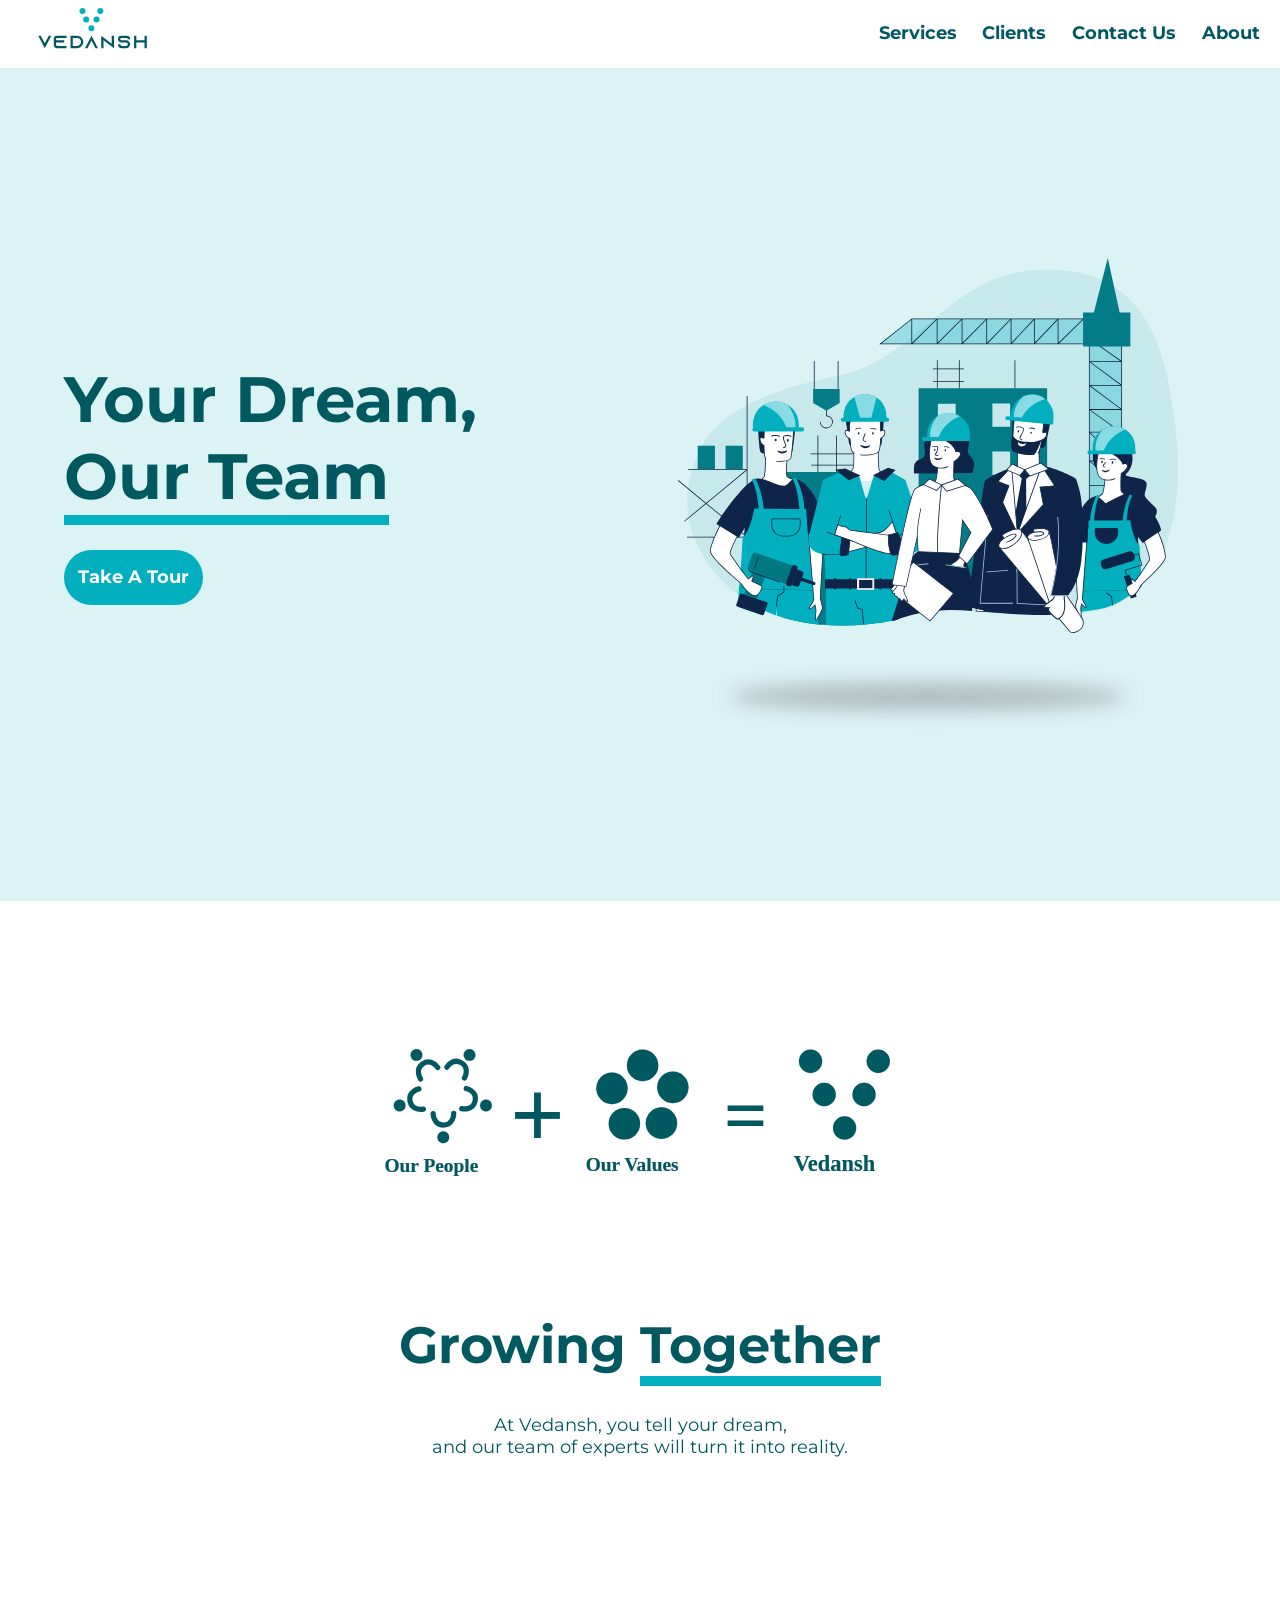
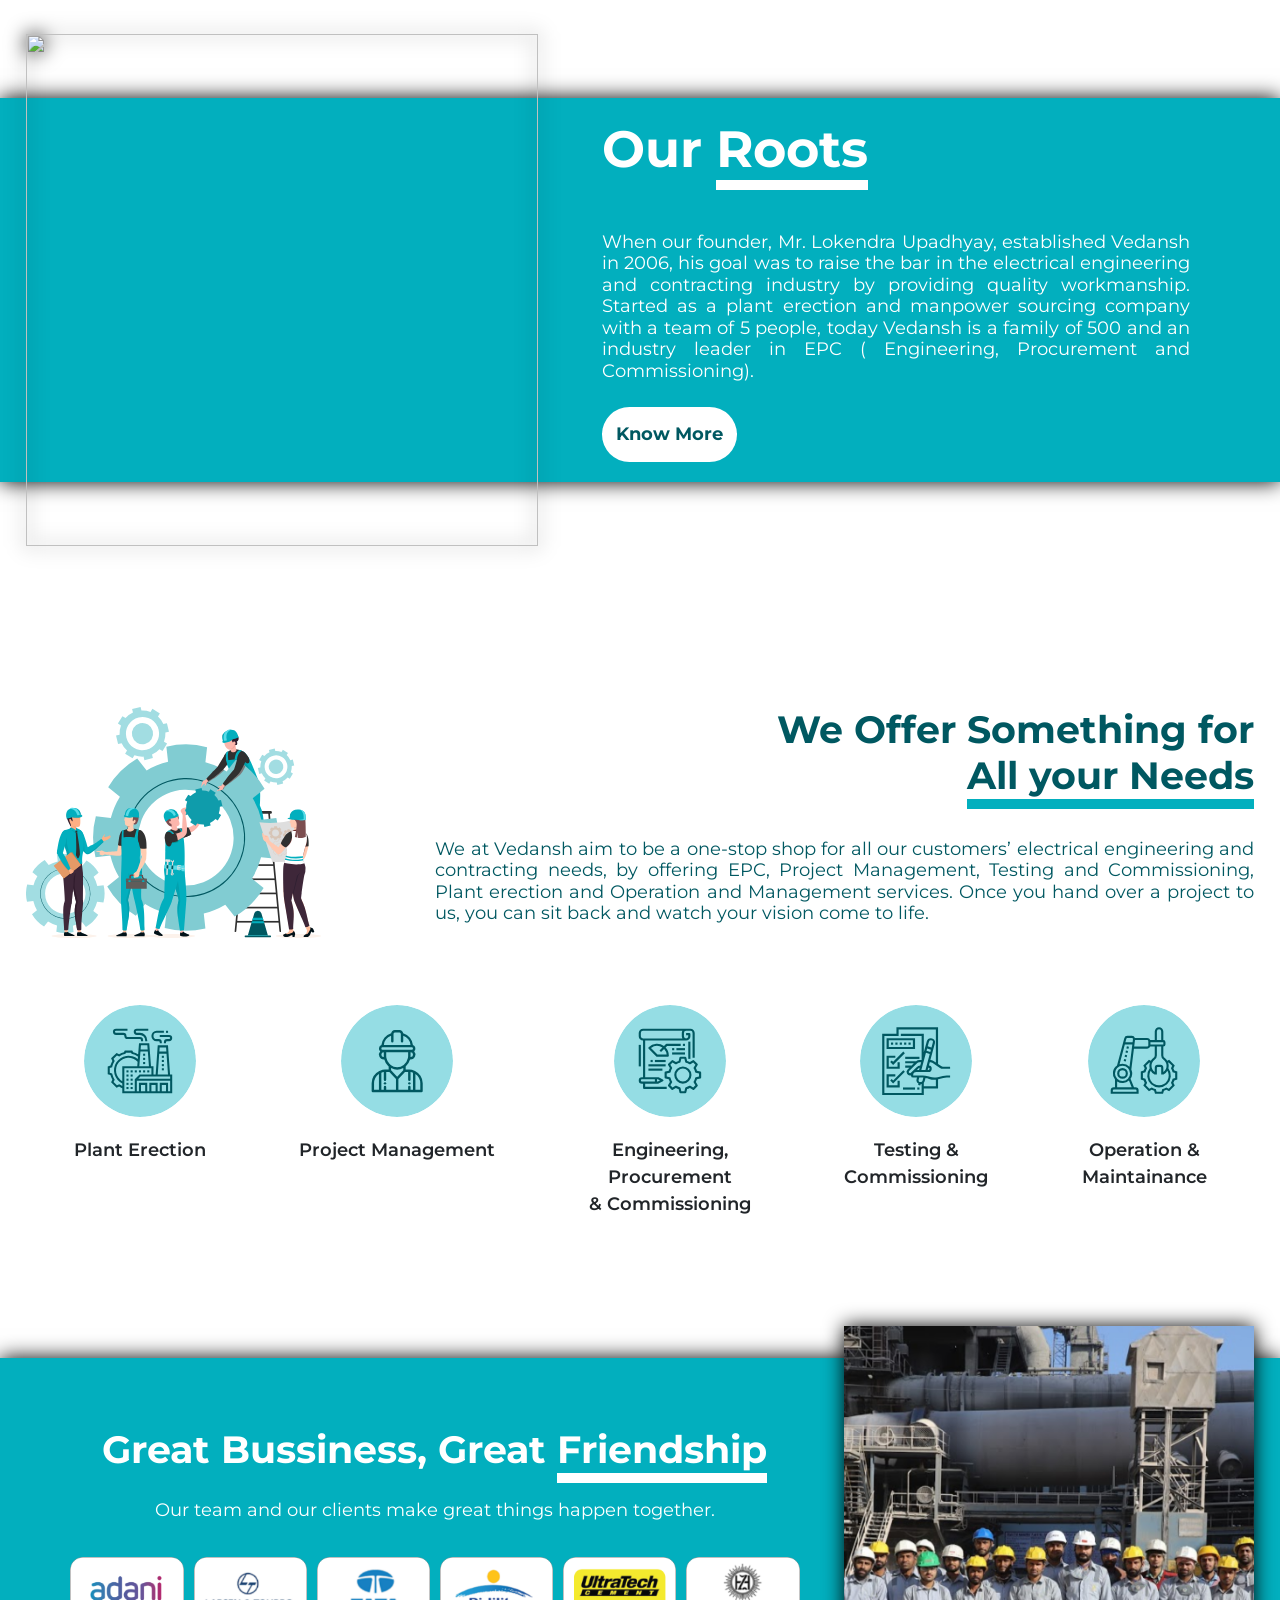
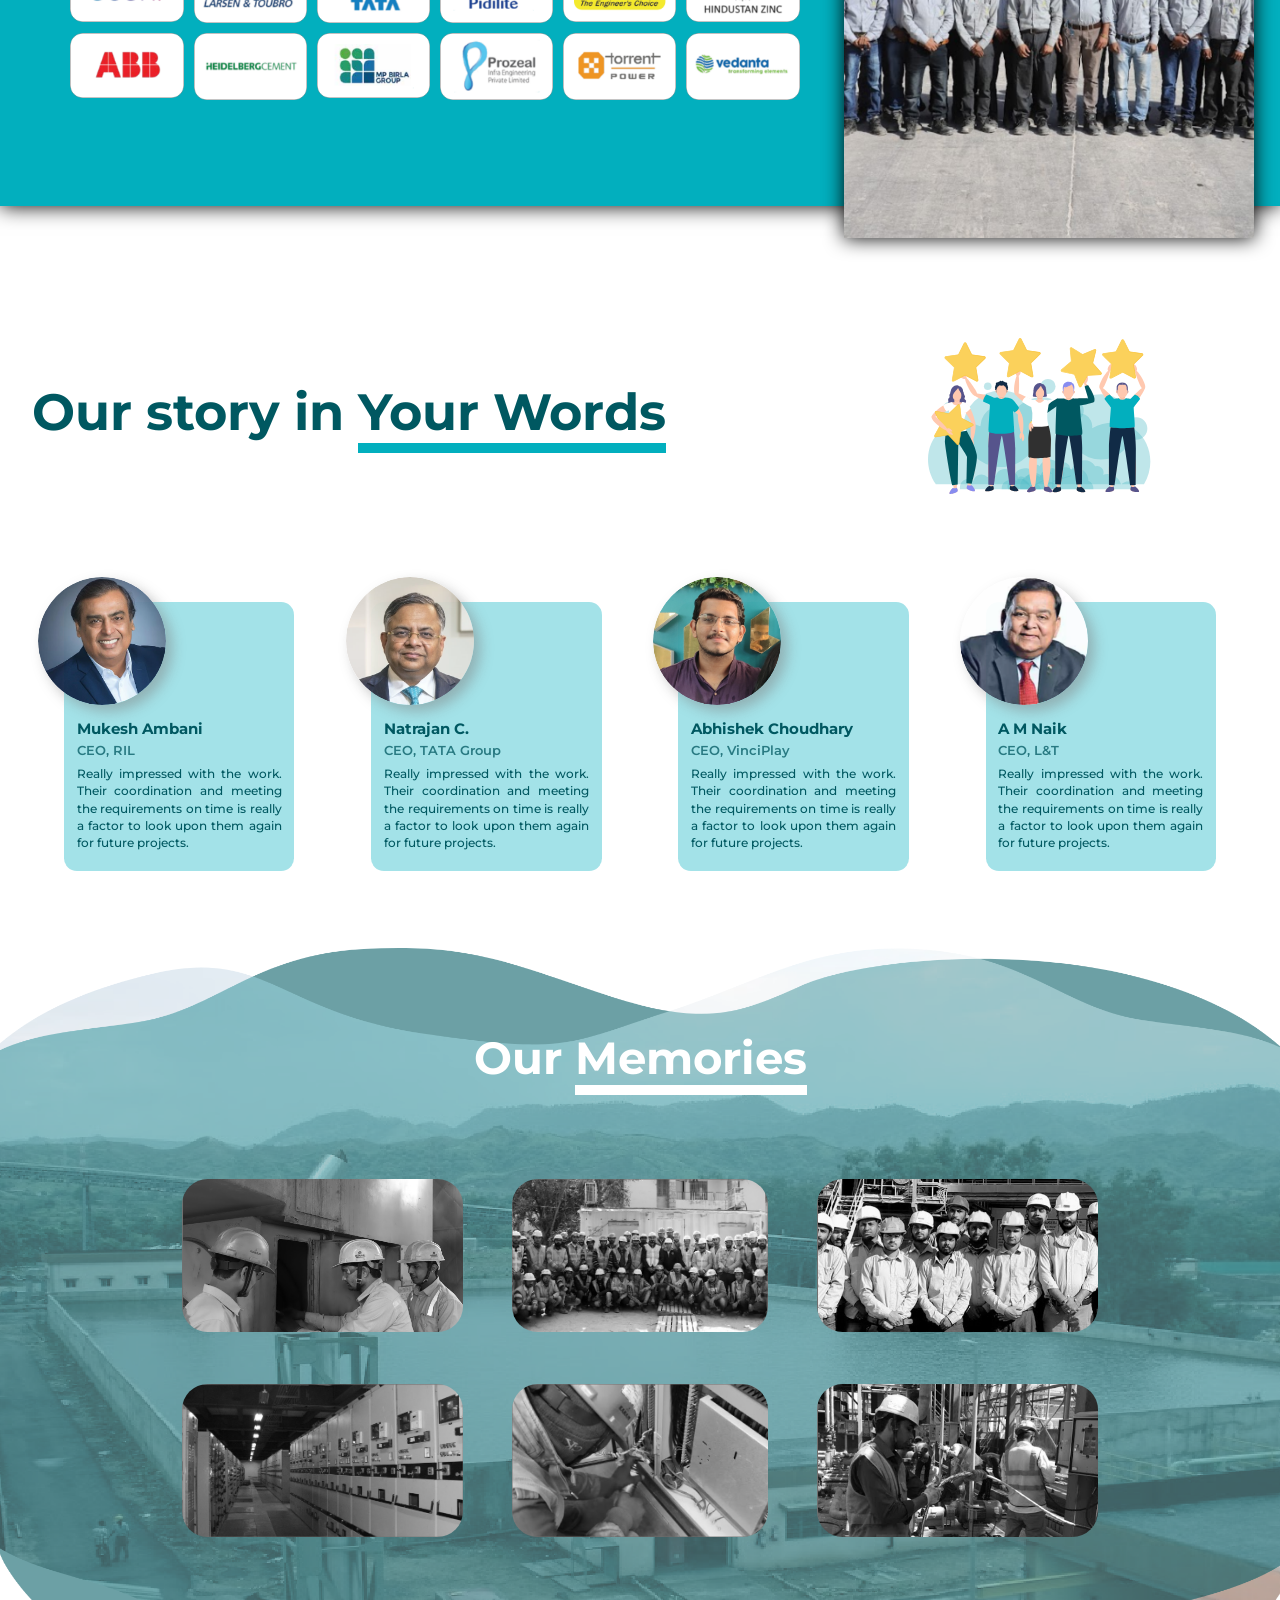
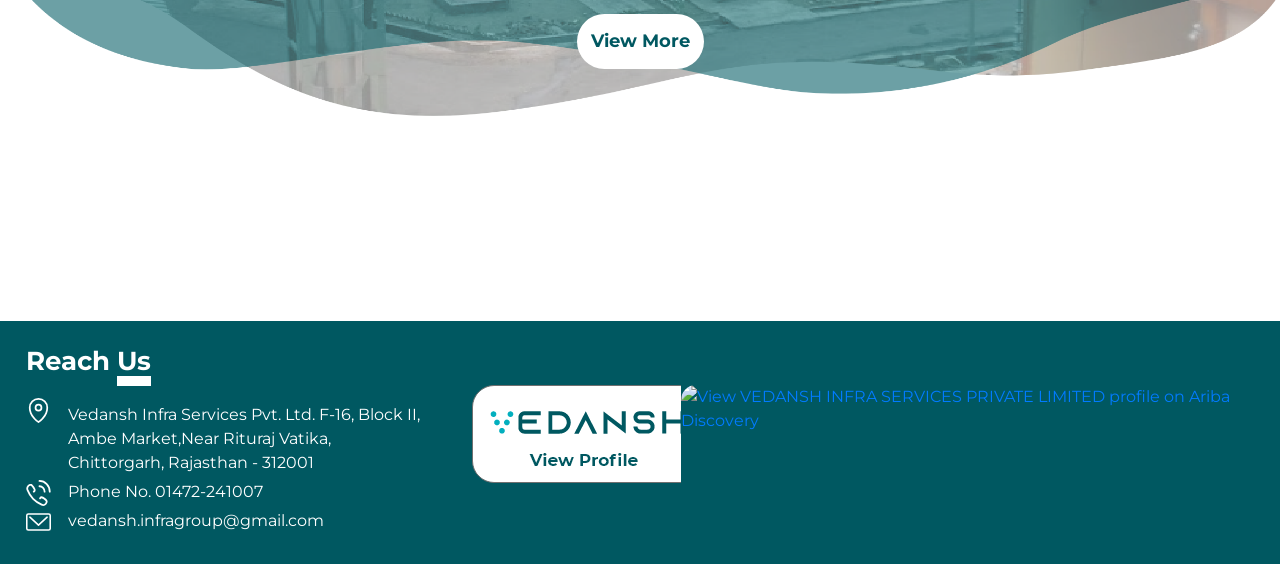
==== index.html @ c20a6a18 "Add files via upload" ====
<html lang="en">
<head>
    <meta charset="UTF-8">
    <meta name="viewport" content="width=device-width, initial-scale=1.0">
    <title>Vedansh</title>
    <link rel="shortcut icon" href="./assets/favicon.svg" type="image/x-icon">
    <link rel="stylesheet" href="vedansh-styling.css">
    <link href="https://fonts.googleapis.com/css2?family=Montserrat:ital,wght@0,400;0,500;0,600;0,700;1,500;1,600&display=swap" rel="stylesheet">
    <link rel="stylesheet" href="style.css">
    <script src="https://code.jquery.com/jquery-3.5.1.slim.min.js" integrity="sha384-DfXdz2htPH0lsSSs5nCTpuj/zy4C+OGpamoFVy38MVBnE+IbbVYUew+OrCXaRkfj" crossorigin="anonymous"></script>
    <script src="https://cdn.jsdelivr.net/npm/popper.js@1.16.0/dist/umd/popper.min.js" integrity="sha384-Q6E9RHvbIyZFJoft+2mJbHaEWldlvI9IOYy5n3zV9zzTtmI3UksdQRVvoxMfooAo" crossorigin="anonymous"></script>
    <script src="main.js"></script>
</body>
</head>
<body>
    

    <div class="vd-navbar" id="navbar">
        <img src="./assets/logo.svg" id="navbar-logo">
        <div id="navbar-links">
            <p><a href="services.html">Services</a></p>
            <p><a href="services.html">Clients</a></p>
            <p><a href="services.html">Contact Us</a></p>
            <p><a href="services.html">About</a></p>
        </div>
    </div>

    <div class="vd-main">
        <div class="main1">
            <h1 class="main-txt p">Your Dream,<br><div class="s-bar">Our Team</div></h1>
            
            <button class="take-tour w">Take A Tour</button>
        </div>
        <div class="main2">
            <img src="./assets/engineers-team.svg" class="main-illus" alt="Enginners on Site">
            <img src="./assets/round-shadow.svg" alt="" class="main2-shadow">
        </div>
    </div>

    <div class="vd-head">
        <img src="./assets/photos/detailed.svg" class="vd-logo" alt="">
        <div style="position: relative; top: -4vw;">
            <h1 class="text-center head-txt p">Growing <span class="s-bar">Together</span></h1>
            <h4 class="text-center head-sub p">At Vedansh, you tell your dream, <br> and our team of experts will turn it into reality.</h4>
        </div>
    </div>

    <div class="vd-roots">
        <img src="./assets/photos/roots.png" class="roots-img" alt="">
        <div class="roots-cnt">
            
            <h1 class="text-left roots-txt w">Our <span class="w-bar">Roots</span></h1>
            <h4 class="text-justify roots-sub w">When our founder, Mr. Lokendra Upadhyay, established Vedansh in 2006, his
                goal was to raise the bar in the electrical engineering and contracting industry
                by providing quality workmanship. Started as a plant erection and manpower
                sourcing company with a team of 5 people, today Vedansh is a family of 500 and
                an industry leader in EPC ( Engineering, Procurement and Commissioning).</h4>
            <button class="know-more p">Know More</button>
        </div>
    </div>
    
    <div class="vd-services">
        <div class="serv-illus">
            <img src="./assets/services.svg" alt="" srcset="">
        </div>
        <div class="serv-cnt">
            <h1 class="text-right serv-txt p">We Offer Something for<br><span class="s-bar">All your Needs</span></h1>
            <h4 class="text-justify serv-sub p">We at Vedansh aim to be a one-stop shop for all our
                customers’ electrical engineering and contracting
                needs, by offering EPC, Project Management, Testing
                and Commissioning, Plant erection and Operation and
                Management services. Once you hand over a project to
                us, you can sit back and watch your vision come to life.</h4>
        </div>
    </div>

    <div class="row vd-servs">
            <div class="card text-center serv-card">
                <div class="card-img serv-icon" style="background-image: url(./assets/services/serv-pe.svg);"></div>
                <div class="card-body serv-name">Plant Erection</div>
            </div>
            <div class="card text-center serv-card">
                <div class="card-img serv-icon" style="background-image: url(./assets/services/serv-pm.svg);"></div>
                <div class="card-body serv-name">Project Management</div>
            </div>
            <div class="card text-center serv-card">
                <div class="card-img serv-icon" style="background-image: url(./assets/services/serv-ep.svg);"></div>
                <div class="card-body serv-name">Engineering,<br>
                    Procurement<br>
                    & Commissioning</div>
            </div>
            <div class="card text-center serv-card">
                <div class="card-img serv-icon" style="background-image: url(./assets/services/serv-tm.svg);"></div>
                <div class="card-body serv-name">Testing &
                   <br> Commissioning</div>
            </div>
            <div class="card text-center serv-card">
                <div class="card-img serv-icon" style="background-image: url(./assets/services/serv-om.svg);"></div>
                <div class="card-body serv-name">Operation &
                   <br> Maintainance</div>
            </div>
    </div>

    <div class="vd-client">
        <img src="./assets/photos/clients.png" class="client-img" alt="">
        <div class="client-cnt">
            <h1 class="text-center client-txt w">Great Bussiness, Great <span class="w-bar">Friendship</span></h1>
            <h4 class="text-center client-sub w">Our team and our clients make great things happen together.</h4>
        <div class="client-cards">
                <div class="vd-card"><img src="./assets/clients/adani.png" alt="adani"></div>
                <div class="vd-card"><img src="./assets/clients/lnt.png"   alt="l&t"></div>
                <div class="vd-card"><img src="./assets/clients/tata.png" alt="tata"></div>
                <div class="vd-card"><img src="./assets/clients/pidi.png" alt="pidilite"></div>
                <div class="vd-card"><img src="./assets/clients/utc.png" alt="ultratech"></div>
                <div class="vd-card"><img src="./assets/clients/hinznc.png" alt="hindustan zinc"></div>
                <div class="vd-card"><img src="./assets/clients/abb.png" alt="abb"></div>
                <div class="vd-card"><img src="./assets/clients/hdlc.png" alt="heilderberg cement"></div>
                <div class="vd-card"><img src="./assets/clients/mpbg.png" alt="mp birla"></div>
                <div class="vd-card"><img src="./assets/clients/proz.png" alt="prozeal"></div>
                <div class="vd-card"><img src="./assets/clients/torp.png" alt="torrent power"></div>
                <div class="vd-card"><img src="./assets/clients/vdnta.png" alt="vedanta"></div>
        </div>
        </div>
    </div>

    <div class="vd-reviews">
        <div class="review-cnt">
            <h1 class="text-left review-txt p">Our story in <span class="s-bar">Your Words</span></h1>
        </div>
        <div class="review-illus">
            <img src="./assets/reviews.svg" alt="">
        </div>
    </div>
    <div class="vd-testimonial">
        <div class="row tst-row">
            <div class="card tst-card">
                <div class="tst-img" style="background-image: url('./assets/customer/ambani.png');"></div>
                <div class="card-body tst-body">
                    <div class="tst-name text-left p">Mukesh Ambani
                        <br>
                        <small class="text-left tst-com">CEO, RIL</small>
                    </div>
                    <div class="text-justify tst-txt p">Really impressed with the work. Their coordination and meeting the requirements on time is really a factor to look upon them again for future projects.</div>
                </div>
            </div>

            <div class="card tst-card">
                <div class="tst-img" style="background-image: url('./assets/customer/natrajan.png');"></div>
                <div class="card-body tst-body">
                    <div class="tst-name text-left p">Natrajan C.
                        <br>
                        <small class="text-left tst-com">CEO, TATA Group</small>
                    </div>
                    <div class="text-justify tst-txt p">Really impressed with the work. Their coordination and meeting the requirements on time is really a factor to look upon them again for future projects.</div>
                </div>
            </div>

            <div class="card tst-card">
                <div class="tst-img" style="background-image: url('./assets/customer/abhi.png');"></div>
                <div class="card-body tst-body">
                    <div class="tst-name text-left p">Abhishek Choudhary
                        <br>
                        <small class="text-left tst-com">CEO, VinciPlay</small>
                    </div>
                    <div class="text-justify tst-txt p">Really impressed with the work. Their coordination and meeting the requirements on time is really a factor to look upon them again for future projects.</div>
                </div>
            </div>

            <div class="card tst-card">
                <div class="tst-img" style="background-image: url('./assets/customer/naik.png');"></div>
                <div class="card-body tst-body">
                    <div class="tst-name text-left p">A M Naik
                        <br>
                        <small class="text-left tst-com">CEO, L&T</small>
                    </div>
                    <div class="text-justify tst-txt p">Really impressed with the work. Their coordination and meeting the requirements on time is really a factor to look upon them again for future projects.</div>
                </div>
            </div>
        </div>
    </div>

    <div class="vd-memories">
        <div class="memo-cnt">
            <div class="text-center memo-txt w">Our <span class="w-bar">Memories</span></div>
        </div>
        <div class="memo-gallery">
            <div class="gal-pic g-sm" style="background-image: url('./assets/photos/p1.png');"></div>
            <div class="gal-pic g-lg" style="background-image: url('./assets/photos/p4.png');"></div>
            <div class="gal-pic g-sm" style="background-image: url('./assets/photos/p3.png');"></div>
            <div class="gal-pic g-sm" style="background-image: url('./assets/photos/p2.png');"></div>
            <div class="gal-pic g-lg" style="background-image: url('./assets/photos/p5.png');"></div>
            <div class="gal-pic g-sm" style="background-image: url('./assets/photos/p6.png');"></div>
        </div>
        <button class="view-more p">View More</button>
    </div>

    <div class="vd-footer">
        <div class="foot-cnt">
            <h1 class="text-left foot-txt w">Reach <span class="w-bar">Us</span></h1>
        </div>
        <div class="foot-container">
        <div class="foot-info">
            <div class="info-icon" style="background-image: url('./assets/icons/pin.svg');"></div><div class="info-txt">Vedansh Infra Services Pvt. Ltd. F-16, Block II, Ambe Market,Near Rituraj Vatika, Chittorgarh, Rajasthan - 312001</div>
            <div class="info-icon" style="background-image: url('./assets/icons/telephone.svg');"></div><div class="info-txt">Phone No. 01472-241007</div>
            <div class="info-icon" style="background-image: url('./assets/icons/mail.svg');"></div><div class="info-txt"><a href="mailto:vedansh.infragroup@gmail.com">vedansh.infragroup@gmail.com</a></div>
        </div>
        <div class="foot-links">
            <a href="">
            <img alt="View VEDANSH INFRA SERVICES PRIVATE LIMITED Profile" class="foot-link" src="./assets/profile.png">
            </a>
        </div>
        <div class="foot-links">
                <a href="http://discovery.ariba.com/profile/AN01399503535">
                <img alt="View VEDANSH INFRA SERVICES PRIVATE LIMITED profile on Ariba Discovery" class="foot-link" src="https://service.ariba.com/an/p/Ariba/badge_245x100.jpg">
                </a>
        </div>
        </div>
    </div>
    <script>
        var prevScrollpos = window.pageYOffset;
        window.onscroll = function() {
        var currentScrollPos = window.pageYOffset;
          if (prevScrollpos > currentScrollPos) {
            document.getElementById("navbar").style.top = "0";
          } else {
            document.getElementById("navbar").style.top = "-10em";
          }
          prevScrollpos = currentScrollPos;
        }
    </script>
    <script>
        $(function () {
  $(document).scroll(function () {
	  var $nav = $(".vd-navbar");
	  $nav.toggleClass('scrolled', $(this).scrollTop() > screen.height-40);
	});
});
    </script>
</html>
---- style.css ----
body{
    margin: 0;
    padding: 0;
    background-color: white;
    font-family: 'Montserrat', sans-serif;
}
:root {
    --primary: #005861;
    --secondary: #02AFBE;
    --accent: #02aebe33;
  }

.p{
    color: var(--primary);
}

.w{
    color: white;
}

.s{
    color: var(--secondary);
}

.ac{
    color: var(--accent);
}

.vd-navbar{
    display: inline-block;
    z-index: 10000;
    width: 100%;
    padding: 0.6vw;
    position: sticky;
    top: 0;
    background-color: white;
    transition: top 0.3s;
}
.vd-navbar.scrolled {
    background-color: #DCF3F5 !important;
    transition: background-color 200ms linear;
  }

#navbar-logo{
    float: left;
    height: 3.8vw;
    margin-left: 1vw;
}

#navbar-links {
    float: right;
}

#navbar-links p{
    float: left;
    padding: 1vw 0;
    font-size: 1.4vw;
    font-weight: 700;
    margin: 0px 1vw;
    color: var(--primary);
    transition: 1s;
}

#navbar-links a{
        color: inherit;
        text-decoration: none;
}
/*------  HOME PAGE -------*/
.vd-main{
    width: 100%;
    position: relative;
    top: -5.2vw;
    padding: 10vw 5vw 5vw 5vw;
    display: flex;
    flex-flow: row;
    justify-content: center;
    align-items: center;
    height: 100%;
    background-color: #DCF3F5;
}

.main1{
    margin-top: 0vw;
    width: 50%;
    float: left;
}

.main2{
    display: flex;
    flex-flow: column;
    align-items: center;
    padding: 3vw;
    width: 50%;
    float: right;
}

.main2-shadow{
    position: relative;
    top: 2vw;
    width: 35vw;
    filter: blur(10px);
}

.main-txt{
    font-size: 5vw;
    font-weight: 700;
    margin-bottom: 2vw;
}

.take-tour{
    background-color: var(--secondary);
    color: white;
    font-size: 18px;
    font-weight: bold;
    padding: 14px;
    border: none;
    border-radius: 50px;
}

.main-illus{
    float: right;
    max-width: 100%;
    max-height: 100%;
}

.vd-head{
    height: 70%;
    display: flex;
    flex-flow: column;
    justify-content: space-around;
    align-items: center;
}

.vd-logo{
    width: 40vw;
    transition: ease-in-out;
    margin-bottom: 2vw;
}

.head-txt{
    font-size: 4vw;
    font-weight: 700;
    margin-bottom: 3vw;
}

.head-sub{
    font-size: 1.4vw;
    font-weight: 400;
}

.s-bar{
    width: max-content;
    border-bottom: solid 10px var(--secondary);
}

.w-bar{
    width: max-content;
    border-bottom: solid 10px white;
}

.vd-roots{
    background-color: #02AFBE;
    height: 30vw;
    display: flex;
    flex-flow: row;
    justify-content: space-evenly;
    align-items: center;
    padding: 2vw;
    margin: 100px 0;
    box-shadow: 0px 0px 20px black;
}

.roots-cnt{
    padding: 4vw 5vw 4vw 5vw;
}

.roots-img{
    height: 40vw;
    width: auto;
    filter: drop-shadow(0px 0px 10px black);
}

.roots-txt{
    font-size: 4vw;
    font-weight: 700;
    margin-bottom: 4vw;
}

.roots-sub{
    font-size: 1.4vw;
    font-weight: 400;
    margin-bottom: 2vw;
}

.know-more{
    background-color: white;
    font-size: 18px;
    font-weight: bold;
    padding: 14px;
    border: none;
    border-radius: 50px;
}

.vd-services{
    display: inline-flex;
    flex-flow: row;
    justify-content: space-around;
    padding: 2vw;
    margin-top: 100px;
}

.serv-illus{
    height: 18vw;
    flex-basis: 40%;
}

.serv-illus img{
    max-width: 100%;
    max-height: 100%;
}

.serv-cnt{
    flex-basis: 80%;
}


.serv-txt{
    font-size: 3vw;
    font-weight: 700;
    margin-bottom: 3vw;
}

.serv-sub{
    font-size: 1.4vw;
    font-weight: 400;
    margin-bottom: 2vw;
}

.vd-servs{
    margin: 30px 0 120px 0;
    display: flex;
    flex-flow: wrap;
    justify-content: space-evenly;
    vertical-align: middle;
}

.serv-card{
    background-color: white;
    border: none;
}


.serv-icon{
    width: 7em;
    height: 7em;
    align-self: center;
    background-size: contain;
    border-radius: 50%;
    transition:ease-out 0.3s;
}

.serv-icon:hover{
    transform: scale(1.1,1.1);
    box-shadow: 0px 0px 25px var(--primary);
}

.serv-name{
    word-wrap: break-word;
    font-size: 1.4vw;
    font-weight: 600;
}

.vd-client{
    display: flex;
    flex-flow: row-reverse;
    margin: 100px 0;
    padding: 2vw;
    justify-content: space-evenly;
    align-items: center;
    background-color: #02AFBE;
    height: 35vw;
    box-shadow: 0px 0px 20px black;
}

.client-cnt{
    width: 70%;
}

.client-img{
    height: 40vw;
    width: auto;
    filter: drop-shadow(0px 0px 10px black);
}

.client-txt{
    font-size: 3vw;
    font-weight: 700;
    margin-bottom: 2vw;
}

.client-sub{
    font-size: 1.4vw;
    font-weight: 400;
}

.client-cards{
    margin: 2em;
    display: flex;
    flex-flow: wrap;
    justify-content: center;
}

/* .vd-cardrow{
    margin: 0vw;
    margin-bottom: 2vw;
    width: auto;
} */

.vd-card{
    flex-basis: 15%;
    height: auto;
    margin: 5px;
}

.vd-card img{
    max-width: 100%;
    max-height: 100%;
    transition: .1s;
}


.vd-card img:hover{
    transform: scale(1.1,1.1);
}


.vd-reviews{
    margin: 2em;
    display: inline-flex;
    flex-flow: wrap;
    align-items: center;
}


.review-cnt{
    flex-basis: 80%;
}

.review-illus{
    flex-basis: 20%;
}

.review-illus img{
    max-width: 100%;
    max-height: 100%;
}



.review-txt{
    font-size: 4vw;
    font-weight: 700;
}

.vd-testimonial{
    width: 100%;
    margin: 0;
}

.tst-row{
    width: 100%;
    margin: 0;
    padding: 2vw;
    justify-content: space-around;
}

.tst-img{
    position: relative;
    top: -2vw;
    left: -2vw;
    width: 10vw;
    height: 10vw;
    border-radius: 50%;
    background-size: cover;
    box-shadow: 0.5vw 0.5vw 1vw #7e7e7e7a;
}

.tst-card{
    border: none;
    border-radius: 1vw;
    background-color: #02AFBE5C;
    height: 21vw;
    width: 18vw;
    margin: 4vw 1vw;

}

.tst-body{
    margin: 0;
    padding: 1vw;
}

.tst-name{
    font-size: 1.2vw;
    font-weight: 700;
    margin-top: -2vw;
}

.tst-com{
    font-size: 1vw;
    font-weight: 600;
    opacity: 0.75;
}

.tst-txt{
    padding-top: 0.5vw;
    font-size: 0.9vw;
    font-weight: 500;
}

.vd-memories{
    display: flex;
    flex-flow: column;
    justify-content: center;
    align-items: center;
    background-image: url(./assets/our-memories.png);
    height: 60vw;
    background-position: center;
    background-repeat: no-repeat;
    background-size: 110vw 60vw;
    margin-bottom: 10vw;
}

.memo-cnt{
    margin-top: 20px;
    padding: 10px;
}

.memo-txt{
    font-size: 3.5vw;
    font-weight: 700;
}

.memo-gallery{
    width: 80%;
    padding: 4vw;
    display: flex;
    flex-flow: wrap;
    justify-content: space-between;
}

.gal-pic{
    margin: 2vw 0.2vw;
}

.g-sm{
    width: 22vw;
    height: 12vw;
    background-position: center;
    background-size: cover;
    border-radius: 2vw;
}

.g-lg{
    width: 20vw;
    height: 12vw;
    background-size: cover;
    border-radius: 2vw;
}

.view-more{
    width: auto;
    background-color: white;
    font-size: 18px;
    font-weight: bold;
    padding: 14px;
    border: none;
    border-radius: 50px;
}

/*------  HOME PAGE -------*/
/*------  SERVICES PAGE -------*/

.s-main{
    width: 100%;
    padding: 4vw;
    display: flex;
    flex-flow: row;
    justify-content: center;
    align-items: center;
    height: 100%;
    background-color: var(--accent);
}

.smain1{
    display: flex;
    flex-flow: column;
    padding: 3vw;
    margin-top: -8vw;
    width: 50%;
    float: left;
}

.smain2{
    display: flex;
    flex-flow: column;
    align-items: center;
    padding: 3vw;
    width: 40%;
    float: right;
}

.smain-illus{
    float: right;
    max-width: 100%;
    max-height: 100%;
}
.smain2-shadow{
    position: relative;
    top: 2vw;
    width: 35vw;
    filter: blur(10px);
}

.smain-txt{
    font-size: 5vw;
    font-weight: 700;
    margin-bottom: 2vw;
}

.ssub{
    font-size: 1.4vw;
    font-weight: 400;
}

.view-all{
    background-color: var(--secondary);
    color: white;
    font-size: 18px;
    margin-top: 10px;
    font-weight: bold;
    padding: 14px;
    width: 160px;
    border: none;
    border-radius: 50px;
}

.s-container{
    display: flex;
    flex-flow: column;
}
.s-card:nth-of-type(even){
    background-color: var(--accent);
}
.s-card{
    height: 600px;
    display: flex;
    flex-flow: row;
    justify-content: space-evenly;
}

/*------  SERVICES PAGE -------*/
/* clients-page */
.cl-projects{
    display: flex;
    flex-flow: column;
    justify-content: center;
}
.cl-progal{
    display: flex;
    flex-flow: wrap;
    justify-content: space-evenly;
    padding: 50px;
}
.cl-prcard{
    display: flex;
    flex-flow: row;
    justify-content: center;
    margin: 10px;
    width: 600px;
    padding: 10px;
}
.cl-detail{
    display: flex;
    flex-flow: column;
    justify-content: space-around;
    width: 50%;
    word-break: break-all;
    padding: 20px;

}
.cl-clients{
    background-color: #DCF3F5;
    /* height: 900px; */
    display: flex;
    justify-content: space-evenly;
    flex-flow: column;
    padding: 20px;
}
.cl-clcards{
    display: flex;
    flex-flow: wrap;
    justify-content: center;
}
.cl-logo{
    flex-basis: 10%;
    height: auto;
    margin: 40px;
}

.cl-logo img{
    max-width: 120%;
    max-height: 120%;
    transition: .1s;
}


.cl-logo img:hover{
    transform: scale(1.1,1.1);
}

.cl-view{
    background-color: var(--secondary);
    color: white;
    font-size: 20px;
    font-weight: bold;
    padding: 10px;
    border: none;
    width: 110px;
}



/* client-end */
/*------  About -----*/


.vd-roots{
    background-color: #02AFBE;
    height: 30vw;
    display: flex;
    flex-flow: row;
    justify-content: space-evenly;
    align-items: center;
    padding: 2vw;
    margin: 100px 0;
    box-shadow: 0px 0px 20px black;
}

.roots-cnt{
    padding: 4vw 5vw 4vw 5vw;
}

.roots-img{
    height: 40vw;
    width: auto;
    filter: drop-shadow(0px 0px 10px black);
}

.roots-txt{
    font-size: 4vw;
    font-weight: 700;
    margin-bottom: 4vw;
}

.roots-sub{
    font-size: 1.4vw;
    font-weight: 400;
    margin-bottom: 2vw;
}

.vd-touch{
    justify-content: space-around;
    padding: 2vw;
    flex-basis: 80%;
    
}
.touch-txt{
    font-size: 3vw;
    font-weight: 700;
    margin-bottom: 3vw;
    margin-left: 2vw;
    margin-right: 2vw;
}
.touch-sub{
    font-size: 1.4vw;
    font-weight: 400;
    margin-bottom: 2vw;
    margin-left: 2vw;
    margin-right: 2vw;
}
.vd-pf{
    display: inline-flex;
    justify-content: space-around;
    padding: 2vw;
    flex-basis: 80%;
    background-color: #02AFBE;
    align-items: center;
    filter: drop-shadow(0px 0px 20px black);
}
.vd-pride{
    flex-basis: 80%;
    text-align: center;
    
}
.pride-txt{
    font-size: 3vw;
    font-weight: 700;
    margin-top: 2vw;
    margin-left: 2vw;
    margin-right: 2vw;
    color: white;
    
   
}
.pride-sub{
    font-size: 1.4vw;
    font-weight: 400;
    margin-left: 2vw;
    margin-right: 10vw;
    display: flex;  
    margin-top: 3vw;
    color: white;

}
.pride-img{
    flex-basis: 10%;
    display: inline-flex;
    height: 10vw;
    margin-top: 3vw;
    margin-bottom: 3vw;
}


.vd-card{
    flex-basis: 15%;
    height: auto;
    margin: 5px;
}

.vd-card img{
    max-width: 100%;
    max-height: 100%;
    transition: .1s;
}


.vd-card img:hover{
    transform: scale(1.1,1.1);
}


.vd-reviews{
    margin: 2em;
    display: inline-flex;
    flex-flow: wrap;
    align-items: center;
}


.review-cnt{
    flex-basis: 80%;
}

.review-illus{
    flex-basis: 20%;
}

.review-illus img{
    max-width: 100%;
    max-height: 100%;
}



.review-txt{
    font-size: 4vw;
    font-weight: 700;
}
.review-sl
{
    margin-top: 3vw;
    font-size: 1.5vw;
}
.review-bd{
    margin-left: 2vw;
    margin-right: 2vw;
    margin-top: 2vw;
}
.vd-testimonial{
    width: 100%;
    margin: 0;
}

.tst-row{
    width: 100%;
    margin: 0;
    padding: 2vw;
    justify-content: space-around;
}

.tst-img{
    position: relative;
    top: -2vw;
    left: -2vw;
    width: 10vw;
    height: 10vw;
    border-radius: 50%;
    background-size: cover;
    box-shadow: 0.5vw 0.5vw 1vw #7e7e7e7a;
}

.tst-card{
    border: none;
    border-radius: 1vw;
    background-color: #02AFBE5C;
    height: 21vw;
    width: 18vw;
    margin: 4vw 1vw;

}

.tst-body{
    margin: 0;
    padding: 1vw;
}

.tst-name{
    font-size: 1.2vw;
    font-weight: 700;
    margin-top: -2vw;
}

.tst-com{
    font-size: 1vw;
    font-weight: 600;
    opacity: 0.75;
}

.tst-txt{
    padding-top: 0.5vw;
    font-size: 0.9vw;
    font-weight: 500;
}


/*------  About -----*/

.vd-contact{
    width: 100%;
    position: relative;
    top: -5.2vw;
    padding: 10vw 5vw 5vw 5vw;
    display: flex;
    flex-flow: row;
    justify-content: center;
    align-items: center;
    height: 40%;
    background-color: #DCF3F5;
}

input[type=text] {
    border: none;
    width: 120%;
    margin: 8px 0;
    border-bottom: 2px solid #02AFBE;
    
  }
  input[type=email] {
    border: none;
    width: 120%;
    margin: 8px 0;
    border-bottom: 2px solid #02AFBE;
  }
  input[type=tel] {
    border: none;
    width: 120%;
    margin: 8px 0;
    border-bottom: 2px solid #02AFBE;
  }
  textarea{
    margin: 8px 0;
    width: 120%;
      border: 2px solid #02AFBE;
  }
  input[type=submit] {
    background-color: #02AFBE;
    border: none;
    color: white;
    padding: 16px 32px;
    text-decoration: none;
    margin: 4px 2px;
    margin-top: 3vw;
    width: 120%;
    cursor: pointer;
  }
.vd-form{
       display:inline-flex ;
       margin-left: 6vw;
       margin-right:3vw ;
       margin-top: 5vw ;
       align-items: center
}
.location{
    align-items:right ;
    margin-left:18vw ;
    width: fit-content;
    align-items: center;
}
.glocation{
    
    border: 2px groove #02AFBE;
}


.vd-footer{
    background-color: var(--primary);
    width: 100%;
    padding: 2vw;
    margin-top: 6vw;
    display: inline-flex;
    flex-flow: column;
    position: relative;
    bottom: 0;
}

.foot-txt{
    font-size: 2vw;
    font-weight: 700;
}

.foot-container{
    display: inline-flex;
    flex-flow: row;
    justify-content: space-between;
}

.foot-info{
    margin-top: 1vw;
    width: 40%;
}

.info-icon{
    height: 2vw;
    width: 2vw;
    background-position: center;
    background-size: 2vw 2vw;
    margin-right: 1vw;
    float: left;
}

.info-txt{
    color: white;
    margin: 0.4vw 42px;
    font-size: 1em;
    font-weight: 400;
}

.info-txt a{
    color: inherit;
    text-decoration: none;
}

.foot-links{
    overflow: hidden;
}

.foot-link{
    border-radius: 15px;
}



/* If the screen size is 601px wide or more, set the font-size of <div> to 80px 
@media screen and (min-width: 601px) {
    div.example {
      font-size: 80px;
    }
  }
*/

  
  /* If the screen size is 600px wide or less, set the font-size of <div> to 30px */
  @media screen and (max-width: 1300px) {

  }
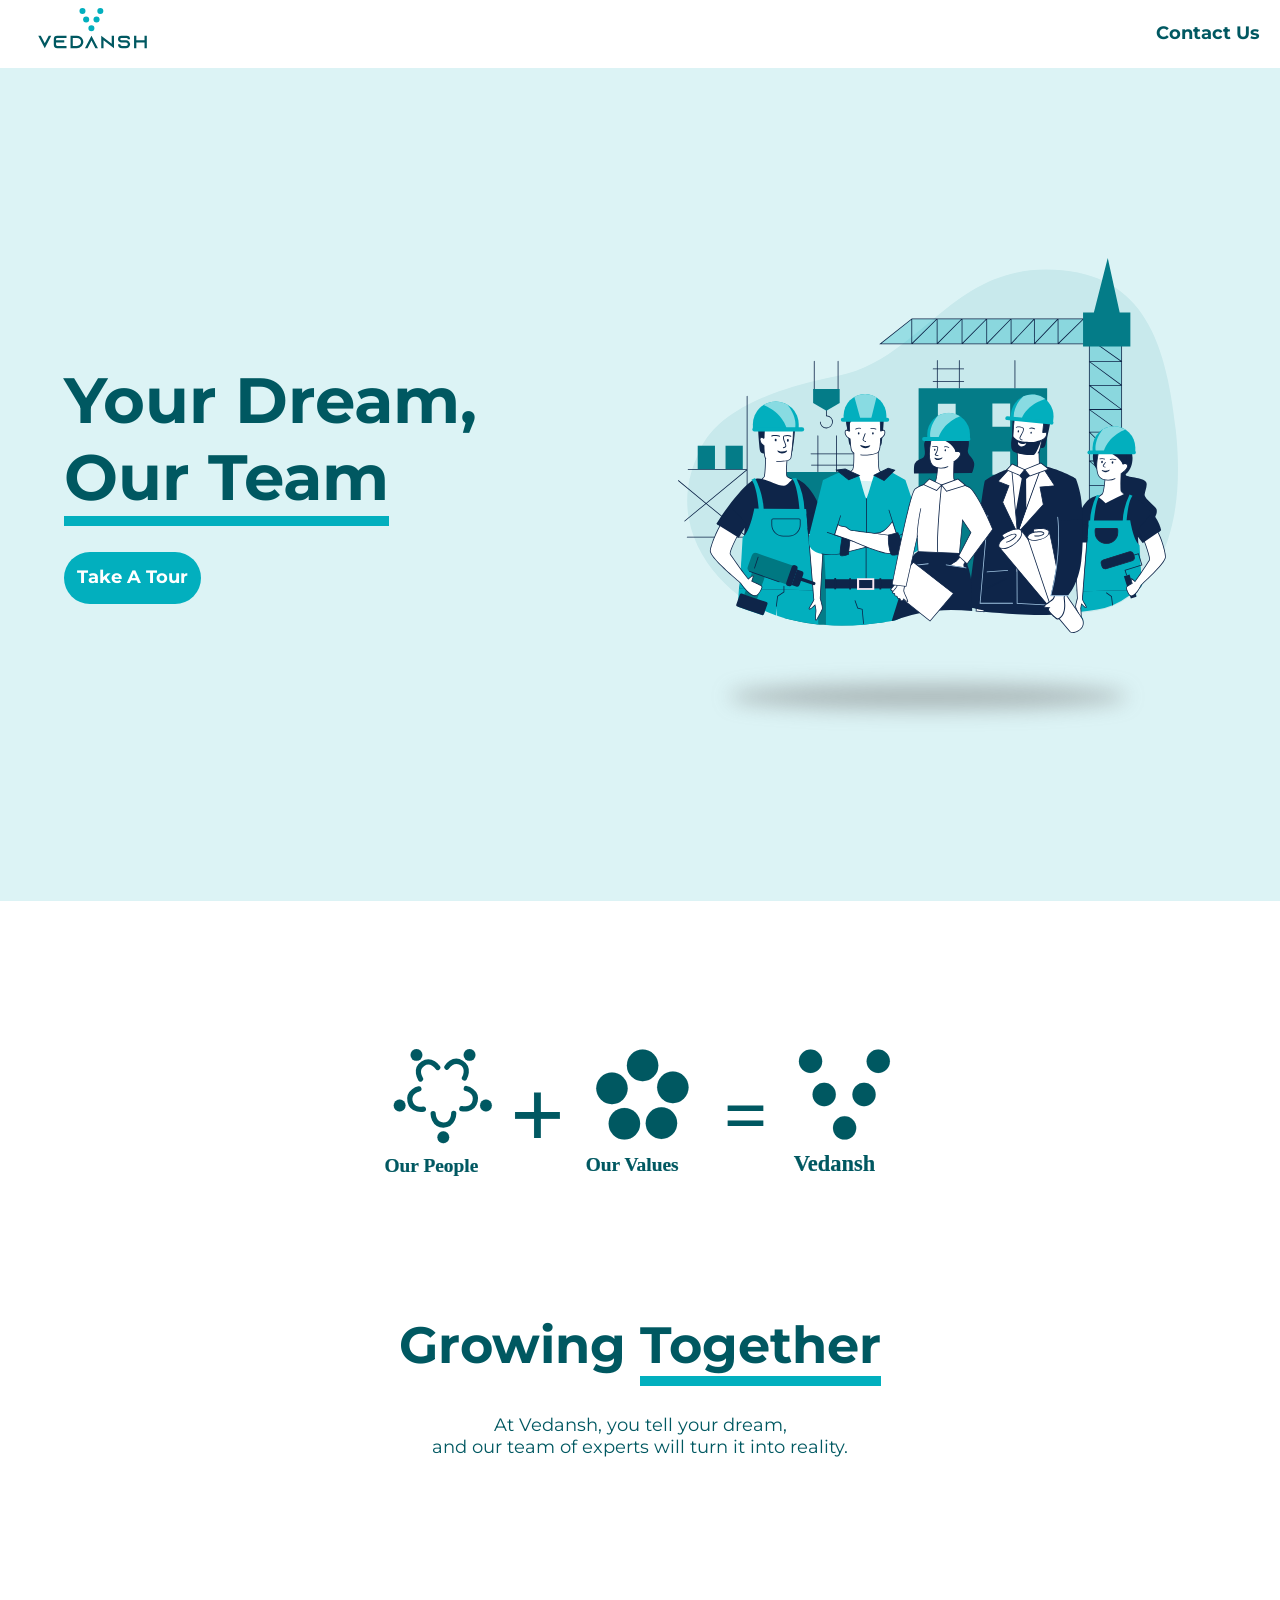
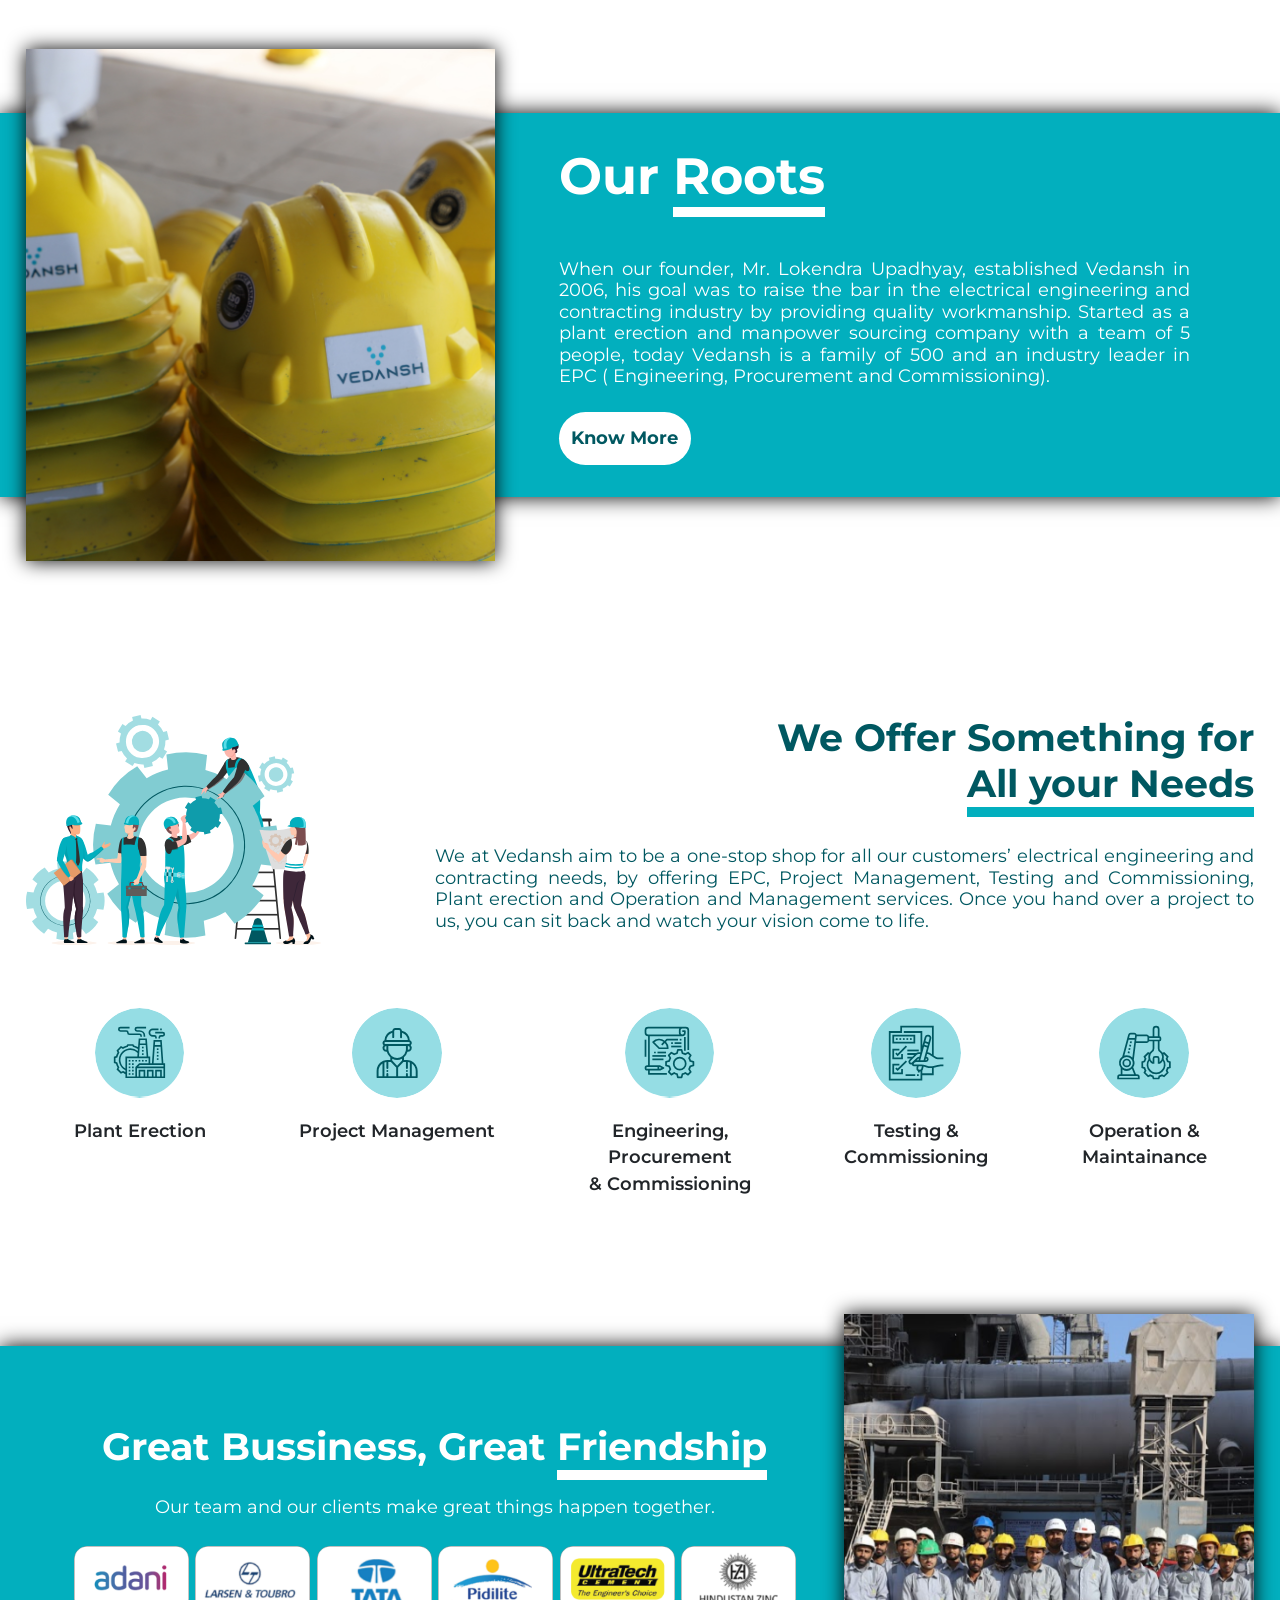
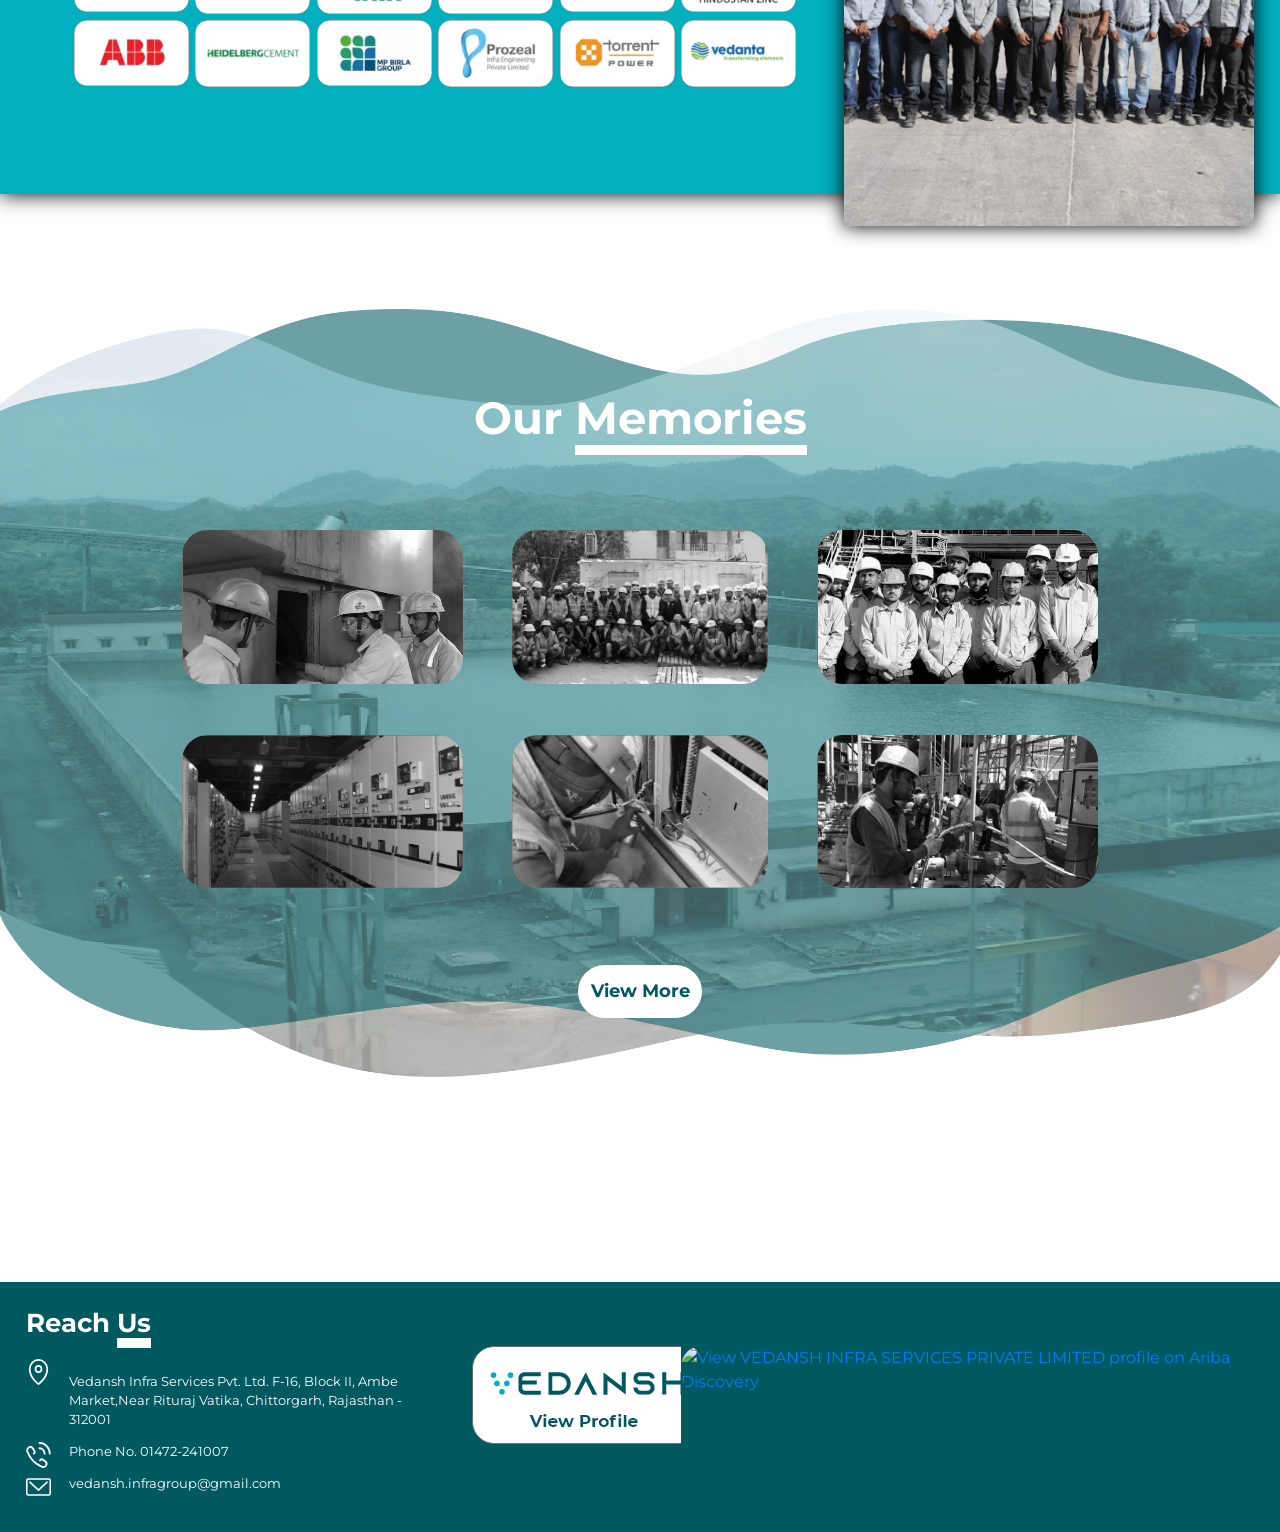
==== commit da0131f1: "Rename homepage.html to index.html" ====
--- a/index.html
+++ b/index.html
@@ -6,22 +6,37 @@
     <link rel="shortcut icon" href="./assets/favicon.svg" type="image/x-icon">
     <link rel="stylesheet" href="vedansh-styling.css">
     <link href="https://fonts.googleapis.com/css2?family=Montserrat:ital,wght@0,400;0,500;0,600;0,700;1,500;1,600&display=swap" rel="stylesheet">
-    <link rel="stylesheet" href="style.css">
+    <link rel="stylesheet" href="stylesheet.css">
     <script src="https://code.jquery.com/jquery-3.5.1.slim.min.js" integrity="sha384-DfXdz2htPH0lsSSs5nCTpuj/zy4C+OGpamoFVy38MVBnE+IbbVYUew+OrCXaRkfj" crossorigin="anonymous"></script>
     <script src="https://cdn.jsdelivr.net/npm/popper.js@1.16.0/dist/umd/popper.min.js" integrity="sha384-Q6E9RHvbIyZFJoft+2mJbHaEWldlvI9IOYy5n3zV9zzTtmI3UksdQRVvoxMfooAo" crossorigin="anonymous"></script>
     <script src="main.js"></script>
 </body>
 </head>
 <body>
+    <div id="vd-mobile" class="vd-overlay">
+        <a href="javascript:void(0)" class="vd-closebtn" onclick="closeNav()">&times;</a>
+        <div class="vd-overlay-content">
+          <a href="contact.html">Contact</a>
+        </div>
+      </div>
+      
+      <div class="vd-mobilenav" id="navbar">
+        <img src="./assets/logo.svg" id="navbar-logo">
+        <div id="navbar-links">
+
+            <span style="cursor:pointer" id="openbtn" onclick="openNav()">&#9776;</span>
+          
+        </div>
+    </div>
+
     
 
     <div class="vd-navbar" id="navbar">
         <img src="./assets/logo.svg" id="navbar-logo">
         <div id="navbar-links">
-            <p><a href="services.html">Services</a></p>
-            <p><a href="services.html">Clients</a></p>
-            <p><a href="services.html">Contact Us</a></p>
-            <p><a href="services.html">About</a></p>
+
+    <p><a href="contact.html">Contact Us</a></p>
+          
         </div>
     </div>
 
@@ -46,7 +61,7 @@
     </div>
 
     <div class="vd-roots">
-        <img src="./assets/photos/roots.png" class="roots-img" alt="">
+        <img src="./assets/photos/helmet.jpg" class="roots-img" alt="">
         <div class="roots-cnt">
             
             <h1 class="text-left roots-txt w">Our <span class="w-bar">Roots</span></h1>
@@ -120,62 +135,6 @@
                 <div class="vd-card"><img src="./assets/clients/torp.png" alt="torrent power"></div>
                 <div class="vd-card"><img src="./assets/clients/vdnta.png" alt="vedanta"></div>
         </div>
-        </div>
-    </div>
-
-    <div class="vd-reviews">
-        <div class="review-cnt">
-            <h1 class="text-left review-txt p">Our story in <span class="s-bar">Your Words</span></h1>
-        </div>
-        <div class="review-illus">
-            <img src="./assets/reviews.svg" alt="">
-        </div>
-    </div>
-    <div class="vd-testimonial">
-        <div class="row tst-row">
-            <div class="card tst-card">
-                <div class="tst-img" style="background-image: url('./assets/customer/ambani.png');"></div>
-                <div class="card-body tst-body">
-                    <div class="tst-name text-left p">Mukesh Ambani
-                        <br>
-                        <small class="text-left tst-com">CEO, RIL</small>
-                    </div>
-                    <div class="text-justify tst-txt p">Really impressed with the work. Their coordination and meeting the requirements on time is really a factor to look upon them again for future projects.</div>
-                </div>
-            </div>
-
-            <div class="card tst-card">
-                <div class="tst-img" style="background-image: url('./assets/customer/natrajan.png');"></div>
-                <div class="card-body tst-body">
-                    <div class="tst-name text-left p">Natrajan C.
-                        <br>
-                        <small class="text-left tst-com">CEO, TATA Group</small>
-                    </div>
-                    <div class="text-justify tst-txt p">Really impressed with the work. Their coordination and meeting the requirements on time is really a factor to look upon them again for future projects.</div>
-                </div>
-            </div>
-
-            <div class="card tst-card">
-                <div class="tst-img" style="background-image: url('./assets/customer/abhi.png');"></div>
-                <div class="card-body tst-body">
-                    <div class="tst-name text-left p">Abhishek Choudhary
-                        <br>
-                        <small class="text-left tst-com">CEO, VinciPlay</small>
-                    </div>
-                    <div class="text-justify tst-txt p">Really impressed with the work. Their coordination and meeting the requirements on time is really a factor to look upon them again for future projects.</div>
-                </div>
-            </div>
-
-            <div class="card tst-card">
-                <div class="tst-img" style="background-image: url('./assets/customer/naik.png');"></div>
-                <div class="card-body tst-body">
-                    <div class="tst-name text-left p">A M Naik
-                        <br>
-                        <small class="text-left tst-com">CEO, L&T</small>
-                    </div>
-                    <div class="text-justify tst-txt p">Really impressed with the work. Their coordination and meeting the requirements on time is really a factor to look upon them again for future projects.</div>
-                </div>
-            </div>
         </div>
     </div>
 
@@ -236,4 +195,16 @@
 	});
 });
     </script>
-</html>+    
+<script>
+    function openNav() {
+      document.getElementById("vd-mobile").style.width = "100%";
+      document.getElementById("openbtn").style.display = "none";
+    }
+    
+    function closeNav() {
+      document.getElementById("vd-mobile").style.width = "0%";
+      document.getElementById("openbtn").style.display = "inline";
+    }
+    </script>
+</html>
--- a/stylesheet.css
+++ b/stylesheet.css
@@ -0,0 +1,1140 @@
+body{
+    margin: 0;
+    padding: 0;
+    background-color: white;
+    font-family: 'Montserrat', sans-serif;
+}
+:root {
+    --primary: #005861;
+    --secondary: #02AFBE;
+    --accent: #02aebe33;
+  }
+
+.p{
+    color: var(--primary);
+}
+
+.w{
+    color: white;
+}
+
+.s{
+    color: var(--secondary);
+}
+
+.ac{
+    color: var(--accent);
+}
+.vd-mobilenav{
+    display: none;
+}
+#openbtn{
+    cursor: pointer;
+    display: inline;
+    font-size: 8vw;
+    font-weight: 900;
+}
+.vd-overlay {
+    height: 100%;
+    width: 0;
+    position: fixed;
+    z-index: 1;
+    top: 0;
+    right: 0;
+    
+    background-color: #ffffffe6;
+    overflow-x: hidden;
+    transition: 0.5s;
+    display: none;
+  }
+  
+  .vd-overlay-content {
+    position: relative;
+    top: 25%;
+    width: 100%;
+    text-align: center;
+    margin-top: 30px;
+  }
+  
+  .vd-overlay a {
+    padding: 8px;
+    text-decoration: none;
+    font-size: 36px;
+    font-weight: 700;
+    color: var(--primary);
+    display: block;
+    transition: 0.3s;
+  }
+  
+  .vd-overlay a:hover, .vd-overlay a:focus {
+    color: var(--secondary);
+  }
+  
+  .vd-overlay .vd-closebtn {
+    position: absolute;
+    
+    top: 70%;
+    right: 45%;
+    font-size: 60px;
+  }
+  
+  @media screen and (max-height: 450px) {
+    .vd-overlay a {font-size: 20px}
+    .vd-overlay .vd-closebtn {
+    font-size: 40px;
+    top: 15px;
+    right: 35px;
+    }
+  }
+.vd-navbar{
+    display: inline-block;
+    z-index: 10000;
+    width: 100%;
+    padding: 0.6vw;
+    position: sticky;
+    top: 0;
+    background-color: white;
+    transition: top 0.3s;
+}
+.vd-navbar.scrolled {
+    background-color: #DCF3F5 !important;
+    transition: background-color 200ms linear;
+  }
+
+#navbar-logo{
+    float: left;
+    height: 3.8vw;
+    margin-left: 1vw;
+}
+
+#navbar-links {
+    float: right;
+}
+
+#navbar-links p{
+    float: left;
+    padding: 1vw 0;
+    font-size: 1.4vw;
+    font-weight: 700;
+    margin: 0px 1vw;
+    color: var(--primary);
+    transition: 1s;
+}
+
+#navbar-links a{
+        color: inherit;
+        text-decoration: none;
+}
+/*------  HOME PAGE -------*/
+.vd-main{
+    width: 100%;
+    position: relative;
+    top: -5.2vw;
+    padding: 10vw 5vw 5vw 5vw;
+    display: flex;
+    flex-flow: row;
+    justify-content: center;
+    align-items: center;
+    height: 100%;
+    background-color: #DCF3F5;
+}
+
+.main1{
+    margin-top: 0vw;
+    width: 50%;
+    float: left;
+}
+
+.main2{
+    display: flex;
+    flex-flow: column;
+    align-items: center;
+    padding: 3vw;
+    width: 50%;
+    float: right;
+}
+
+.main2-shadow{
+    position: relative;
+    top: 2vw;
+    width: 35vw;
+    filter: blur(10px);
+}
+
+.main-txt{
+    font-size: 5vw;
+    font-weight: 700;
+    margin-bottom: 2vw;
+}
+
+.take-tour{
+    background-color: var(--secondary);
+    color: white;
+    font-size: 1.4vw;
+    font-weight: bold;
+    padding: 1vw;
+    border: none;
+    border-radius: 3vw;
+}
+
+.main-illus{
+    float: right;
+    max-width: 100%;
+    max-height: 100%;
+}
+
+.vd-head{
+    height: 70%;
+    display: flex;
+    flex-flow: column;
+    justify-content: space-around;
+    align-items: center;
+}
+
+.vd-logo{
+    width: 40vw;
+    transition: ease-in-out;
+    margin-bottom: 2vw;
+}
+
+.head-txt{
+    font-size: 4vw;
+    font-weight: 700;
+    margin-bottom: 3vw;
+}
+
+.head-sub{
+    font-size: 1.4vw;
+    font-weight: 400;
+}
+
+.s-bar{
+    width: max-content;
+    border-bottom: solid .8vw var(--secondary);
+}
+
+.w-bar{
+    width: max-content;
+    border-bottom: solid .8vw white;
+}
+
+.vd-roots{
+    background-color: #02AFBE;
+    height: 30vw;
+    display: flex;
+    flex-flow: row;
+    justify-content: space-evenly;
+    align-items: center;
+    padding: 2vw;
+    margin: 9vw 0;
+    box-shadow: 0px 0px 20px black;
+}
+
+.roots-cnt{
+    padding: 4vw 5vw 4vw 5vw;
+}
+
+.roots-img{
+    height: 40vw;
+    width: auto;
+    filter: drop-shadow(0px 0px 10px black);
+}
+
+.roots-txt{
+    font-size: 4vw;
+    font-weight: 700;
+    margin-bottom: 4vw;
+}
+
+.roots-sub{
+    font-size: 1.4vw;
+    font-weight: 400;
+    margin-bottom: 2vw;
+}
+
+.know-more{
+    background-color: white;
+    font-size: 1.4vw;
+    font-weight: bold;
+    padding: 1vw;
+    border: none;
+    border-radius: 3vw;
+}
+
+.vd-services{
+    display: inline-flex;
+    flex-flow: row;
+    justify-content: space-around;
+    padding: 2vw;
+    margin-top: 6vw;
+}
+
+.serv-illus{
+    height: 18vw;
+    flex-basis: 40%;
+}
+
+.serv-illus img{
+    max-width: 100%;
+    max-height: 100%;
+}
+
+.serv-cnt{
+    flex-basis: 80%;
+}
+
+
+.serv-txt{
+    font-size: 3vw;
+    font-weight: 700;
+    margin-bottom: 3vw;
+}
+
+.serv-sub{
+    font-size: 1.4vw;
+    font-weight: 400;
+    margin-bottom: 2vw;
+}
+
+.vd-servs{
+    margin: 2vw 0 10vw 0;
+    display: flex;
+    flex-flow: wrap;
+    justify-content: space-evenly;
+    vertical-align: middle;
+}
+
+.serv-card{
+    background-color: white;
+    border: none;
+}
+
+
+.serv-icon{
+    width: 7vw;
+    height: 7vw;
+    align-self: center;
+    background-size: contain;
+    border-radius: 50%;
+    transition:ease-out 0.3s;
+}
+
+.serv-icon:hover{
+    transform: scale(1.1,1.1);
+    box-shadow: 0px 0px 25px var(--primary);
+}
+
+.serv-name{
+    word-wrap: break-word;
+    font-size: 1.4vw;
+    font-weight: 600;
+}
+
+.vd-client{
+    display: flex;
+    flex-flow: row-reverse;
+    margin: 9vw 0;
+    padding: 2vw;
+    justify-content: space-evenly;
+    align-items: center;
+    background-color: #02AFBE;
+    height: 35vw;
+    box-shadow: 0px 0px 20px black;
+}
+
+.client-cnt{
+    width: 70%;
+}
+
+.client-img{
+    height: 40vw;
+    width: auto;
+    filter: drop-shadow(0px 0px 10px black);
+}
+
+.client-txt{
+    font-size: 3vw;
+    font-weight: 700;
+    margin-bottom: 2vw;
+}
+
+.client-sub{
+    font-size: 1.4vw;
+    font-weight: 400;
+}
+
+.client-cards{
+    margin: 2vw;
+    display: flex;
+    flex-flow: wrap;
+    justify-content: center;
+}
+
+
+.vd-card{
+    flex-basis: 15%;
+    height: auto;
+    margin: .25vw;
+}
+
+.vd-card img{
+    max-width: 100%;
+    max-height: 100%;
+    transition: .1s;
+}
+
+
+.vd-card img:hover{
+    transform: scale(1.1,1.1);
+}
+
+.vd-memories{
+    display: flex;
+    flex-flow: column;
+    justify-content: center;
+    align-items: center;
+    background-image: url(./assets/our-memories.png);
+    height: 60vw;
+    background-position: center;
+    background-repeat: no-repeat;
+    background-size: 110vw 60vw;
+    margin-bottom: 10vw;
+}
+
+.memo-cnt{
+    margin-top: 1.2vw;
+    padding: .8px;
+}
+
+.memo-txt{
+    font-size: 3.5vw;
+    font-weight: 700;
+}
+
+.memo-gallery{
+    width: 80%;
+    padding: 4vw;
+    display: flex;
+    flex-flow: wrap;
+    justify-content: space-between;
+}
+
+.gal-pic{
+    margin: 2vw 0.2vw;
+}
+
+.g-sm{
+    width: 22vw;
+    height: 12vw;
+    background-position: center;
+    background-size: cover;
+    border-radius: 2vw;
+}
+
+.g-lg{
+    width: 20vw;
+    height: 12vw;
+    background-size: cover;
+    border-radius: 2vw;
+}
+
+.view-more{
+    width: auto;
+    background-color: white;
+    font-size: 1.4vw;
+    font-weight: bold;
+    padding: 1vw;
+    border: none;
+    border-radius: 3vw;
+}
+
+.vd-contact{
+    width: 100%;
+    position: relative;
+    top: -5.2vw;
+    padding: 10vw 5vw 5vw 5vw;
+    display: flex;
+    flex-flow: row;
+    justify-content: center;
+    align-items: center;
+    height: 40%;
+    background-color: #DCF3F5;
+}
+
+input[type=text] {
+    border: none;
+    width: 120%;
+    margin: 8px 0;
+    border-bottom: 2px solid #02AFBE;
+    
+  }
+  input[type=email] {
+    border: none;
+    width: 120%;
+    margin: 8px 0;
+    border-bottom: 2px solid #02AFBE;
+  }
+  input[type=tel] {
+    border: none;
+    width: 120%;
+    margin: 8px 0;
+    border-bottom: 2px solid #02AFBE;
+  }
+  textarea{
+    margin: 8px 0;
+    width: 120%;
+      border: 2px solid #02AFBE;
+  }
+  input[type=submit] {
+    background-color: #02AFBE;
+    border: none;
+    color: white;
+    padding: 16px 32px;
+    text-decoration: none;
+    margin: 4px 2px;
+    margin-top: 3vw;
+    width: 120%;
+    cursor: pointer;
+  }
+  .vd-bobo{
+      display: flex;
+      flex-flow: row;
+
+  }
+.vd-form{
+       display:inline-flex ;
+       margin-left: 6vw;
+       margin-right:3vw ;
+       margin-top: 5vw ;
+       align-items: center
+}
+.location{
+    align-items:right;
+    margin-left: 8vw;
+    width: fit-content;
+    align-items: center;
+}
+.glocation{
+    
+    border: 2px groove #02AFBE;
+}
+
+
+.vd-footer{
+    background-color: var(--primary);
+    width: 100%;
+    padding: 2vw;
+    margin-top: 6vw;
+    display: inline-flex;
+    flex-flow: column;
+    position: relative;
+    bottom: 0;
+}
+
+.foot-txt{
+    font-size: 2vw;
+    font-weight: 700;
+}
+
+.foot-container{
+    display: inline-flex;
+    flex-flow: row;
+    justify-content: space-between;
+}
+
+.foot-info{
+    margin-top: 1vw;
+    width: 40%;
+}
+
+.info-icon{
+    height: 2vw;
+    width: 2vw;
+    background-position: center;
+    background-size: 2vw 2vw;
+    margin-right: 1vw;
+    float: left;
+}
+
+.info-txt{
+    color: white;
+    margin: 1vw 3.4vw;
+    font-size: 1vw;
+    font-weight: 400;
+}
+
+.info-txt a{
+    color: inherit;
+    text-decoration: none;
+}
+
+.foot-links{
+    overflow: hidden;
+}
+
+.foot-link{
+    border-radius: 1.6vw;
+}
+  
+  /* If the screen size is 600px wide or less, set the font-size of <div> to 30px */
+  @media screen and (max-width: 500px) {
+ body{
+            margin: 0;
+            padding: 0;
+            background-color: white;
+            font-family: 'Montserrat', sans-serif;
+        }
+        .vd-overlay{
+            display: inline;
+        }
+        .vd-mobilenav{
+         
+            display: inline-block;
+            z-index: 10000;
+            width: 100%;
+            padding: 4vw;
+            position: sticky;
+            top: 0;
+            background-color: white;
+            transition: top 0.3s;
+        }
+        :root {
+            --primary: #005861;
+            --secondary: #02AFBE;
+            --accent: #02aebe33;
+          }
+        
+        .p{
+            color: var(--primary);
+        }
+        
+        .w{
+            color: white;
+        }
+        
+        .s{
+            color: var(--secondary);
+        }
+        
+        .ac{
+            color: var(--accent);
+        }
+        
+        .vd-navbar{
+            display: none;
+            z-index: 10000;
+            width: 100%;
+            padding: 0.6vw;
+            position: sticky;
+            top: 0;
+            background-color: white;
+            transition: top 0.3s;
+        }
+        .vd-navbar.scrolled {
+            background-color: #DCF3F5 !important;
+            transition: background-color 200ms linear;
+          }
+        
+        #navbar-logo{
+            float: left;
+            height: 14vw;
+            margin-left: 1vw;
+        }
+        
+        #navbar-links {
+            float: right;
+        }
+        
+        #navbar-links p{
+            float: left;
+            padding: 1vw 0;
+            font-size: 1.4vw;
+            font-weight: 700;
+            margin: 0px 1vw;
+            color: var(--primary);
+            transition: 1s;
+        }
+        
+        #navbar-links a{
+                color: inherit;
+                text-decoration: none;
+        }
+        /*------  HOME PAGE -------*/
+        .vd-main{
+            width: 100%;
+            position: relative;
+            top: -5.2vw;
+            padding: 10vw 5vw 5vw 5vw;
+            display: flex;
+            flex-flow: column-reverse;
+            justify-content: center;
+            align-items: center;
+            height: 100%;
+            background-color: #DCF3F5;
+        }
+        
+        .main1{
+            margin-top: 0vw;
+            width: 80%;
+            float: left;
+        }
+        
+        .main2{
+            display: flex;
+            flex-flow: column;
+            align-items: center;
+            padding: 3vw;
+            width: 90%;
+            float: right;
+        }
+        
+        .main2-shadow{
+            position: relative;
+            top: 2vw;
+            width: 70vw;
+            filter: blur(10px);
+        }
+        
+        .main-txt{
+            font-size: 10vw;
+            font-weight: 700;
+            margin-bottom: 4vw;
+        }
+        
+        .take-tour{
+            background-color: var(--secondary);
+            color: white;
+            font-size: 3.4vw;
+            font-weight: bold;
+            padding: 1.4vw;
+            border: none;
+            border-radius: 6vw;
+        }
+        
+        .main-illus{
+            float: right;
+            max-width: 100%;
+            max-height: 100%;
+        }
+        
+        .vd-head{
+            height: 40%;
+            display: flex;
+            flex-flow: column;
+            justify-content: space-around;
+            align-items: center;
+        }
+        
+        .vd-logo{
+            width: 70vw;
+            transition: ease-in-out;
+            margin-bottom: 2vw;
+        }
+        
+        .head-txt{
+            font-size: 8vw;
+            font-weight: 700;
+            margin-bottom: 5vw;
+        }
+        
+        .head-sub{
+            font-size: 3.6vw;
+            font-weight: 400;
+        }
+        
+        .s-bar{
+            width: max-content;
+            border-bottom: solid 1.8vw var(--secondary);
+        }
+        
+        .w-bar{
+            width: max-content;
+            border-bottom: solid 1.8vw white;
+        }
+        
+        .vd-roots{
+            background-color: #02AFBE;
+            height: 110vw;
+            display: flex;
+            flex-flow: column;
+            justify-content: center;
+            align-items: center;
+            padding: 2vw;
+            margin: 9vw 0;
+            box-shadow: 0px 0px 20px black;
+        }
+        
+        .roots-cnt{
+            padding: 0vw 5vw 4vw 5vw;
+        }
+        
+        .roots-img{
+            height: 46vw;
+            width: auto;
+            filter: drop-shadow(0px 0px 6px black);
+            position: relative;
+            top: -14vw;
+        }
+        
+        .roots-txt{
+            font-size: 8vw;
+            font-weight: 700;
+            margin-bottom: 4vw;
+        }
+        
+        .roots-sub{
+            font-size: 3.6vw;
+            font-weight: 400;
+            margin-bottom: 2vw;
+        }
+        
+        .know-more{
+            background-color: white;
+            font-size: 3.6vw;
+            font-weight: bold;
+            padding: 1.8vw;
+            border: none;
+            border-radius: 3vw;
+        }
+        
+        .vd-services{
+            display: inline-flex;
+            flex-flow: column;
+            justify-content: space-around;
+            padding: 6vw;
+            margin-top: -7vw;
+        }
+        
+        .serv-illus{
+            height: 44vw;
+            /* flex-basis: 40%; */
+            margin: 5vw auto;
+        }
+        
+        .serv-illus img{
+            max-width: 100%;
+            max-height: 100%;
+        }
+        
+        .serv-cnt{
+            /* flex-basis: 80%; */
+        }
+        
+        
+        .serv-txt{
+            font-size: 6.4vw;
+            font-weight: 700;
+            margin-bottom: 6vw;
+            text-align: center !important;
+            /* margin: 0 auto; */
+        }
+        
+        .serv-sub{
+            font-size: 3.6vw;
+            font-weight: 400;
+            margin-bottom: 2vw;
+        }
+        
+        .vd-servs{
+            margin: 2vw 0 10vw 0;
+            display: flex;
+            flex-flow: column;
+            justify-content: space-evenly;
+            vertical-align: middle;
+        }
+        
+        .serv-card{
+            background-color: white;
+            border: none;
+        }
+        
+        
+        .serv-icon{
+            width: 36vw;
+            height: 36vw;
+            align-self: center;
+            background-size: contain;
+            border-radius: 50%;
+            transition:ease-out 0.3s;
+        }
+        
+        .serv-icon:hover{
+            transform: scale(1.1,1.1);
+            box-shadow: 0px 0px 25px var(--primary);
+        }
+        
+        .serv-name{
+            word-wrap: break-word;
+            font-size: 5.4vw;
+            font-weight: 600;
+        }
+        
+        .vd-client{
+            display: flex;
+            flex-flow: column;
+            margin: 14vw 0;
+            padding: 2vw;
+            justify-content: center;
+            align-items: center;
+            background-color: #02AFBE;
+            height: 130vw;
+            box-shadow: 0px 0px 14px black;
+        }
+        
+        .client-cnt{
+            width: 100%;
+        }
+        
+        .client-img{
+            height: 50vw;
+            width: auto;
+            filter: drop-shadow(0px 0px 6px black);
+            position: relative;
+            top: -12vw;
+        }
+        
+        .client-txt{
+            font-size: 9vw;
+            font-weight: 700;
+            margin-bottom: 7vw;
+        }
+        
+        .client-sub{
+            font-size: 3.8vw;
+            font-weight: 400;
+        }
+        
+        .client-cards{
+            margin: 2vw;
+            display: flex;
+            flex-flow: wrap;
+            justify-content: center;
+            /* height: 68vw; */
+            /* padding: 5vw; */
+        }
+        
+        
+        .vd-card{
+            flex-basis: 20%;
+            height: auto;
+            margin: 1.25vw;
+        }
+        
+        .vd-card img{
+            max-width: 100%;
+            max-height: 100%;
+            transition: .1s;
+        }
+        
+        
+        .vd-card img:hover{
+            transform: scale(1.1,1.1);
+        }
+        
+        .vd-memories{
+            display: flex;
+            flex-flow: column;
+            justify-content: space-between;
+            align-items: center;
+            background-image: url(./assets/our-memories.png);
+            height: 110vw;
+            background-position: center;
+            background-repeat: no-repeat;
+            background-size: 110vw 110vw;
+            margin-bottom: 10vw;
+            padding: 5vw;
+        }
+        
+        .memo-cnt{
+            margin-top: 5.2vw;
+            padding: .8px;
+            margin-bottom: -10vw;
+        }
+        
+        .memo-txt{
+            font-size: 6.6vw;
+            font-weight: 700;
+        }
+        
+        .memo-gallery{
+            width: 90%;
+            padding: 14vw;
+            display: flex;
+            flex-flow: wrap;
+            justify-content: space-between;
+        }
+        
+        .gal-pic{
+            margin: 2vw 0.2vw;
+        }
+        
+        .g-sm{
+            width: 26vw;
+            height: 17vw;
+            background-position: center;
+            background-size: cover;
+            border-radius: 2vw;
+        }
+        
+        .g-lg{
+            width: 26vw;
+            height: 17vw;
+            background-size: cover;
+            border-radius: 2vw;
+        }
+        
+        .view-more{
+            width: auto;
+            background-color: white;
+            font-size: 3.6vw;
+            font-weight: bold;
+            padding: 1vw;
+            border: none;
+            border-radius: 3vw;
+            margin-top: -12vw;
+        }
+        
+        .vd-contact{
+            width: 100%;
+            position: relative;
+            top: -5.2vw;
+            padding: 10vw 5vw 5vw 5vw;
+            display: flex;
+            flex-flow: row;
+            justify-content: center;
+            align-items: center;
+            height: 40%;
+            background-color: #DCF3F5;
+        }
+        
+        input[type=text] {
+            border: none;
+            width: 120%;
+            margin: 8px 0;
+            border-bottom: 2px solid #02AFBE;
+            
+          }
+          input[type=email] {
+            border: none;
+            width: 120%;
+            margin: 8px 0;
+            border-bottom: 2px solid #02AFBE;
+          }
+          input[type=tel] {
+            border: none;
+            width: 120%;
+            margin: 8px 0;
+            border-bottom: 2px solid #02AFBE;
+          }
+          textarea{
+            margin: 8px 0;
+            width: 120%;
+              border: 2px solid #02AFBE;
+          }
+          input[type=submit] {
+            background-color: #02AFBE;
+            border: none;
+            color: white;
+            padding: 16px 32px;
+            text-decoration: none;
+            margin: 4px 2px;
+            margin-top: 3vw;
+            width: 120%;
+            cursor: pointer;
+          }
+          .vd-bobo{
+            display: flex;
+            flex-flow: column;
+            
+        }
+        .vd-form{
+               display:inline-flex;
+               margin-left: 6vw;
+               margin-right:3vw;
+               margin-top: 5vw;
+               align-items: center;
+               width: 75%;
+        }
+        .location{
+            align-items:right;
+            /* margin-left: 2vw; */
+            width: 90%;
+            align-items: center;
+            margin: 0 auto;
+        }
+        .gmap{
+            width: 100%;
+            height: 300px;
+            
+            
+        }
+        .glocation{
+            
+            border: 2px groove #02AFBE;
+        }
+        
+        
+        .vd-footer{
+            background-color: var(--primary);
+            width: 100%;
+            padding: 2vw;
+            margin-top: 6vw;
+            display: flex;
+            flex-flow: column;
+            position: relative;
+            bottom: 0;
+        }
+        
+        .foot-txt{
+            font-size: 12vw;
+            font-weight: 700;
+            text-align: center !important;
+        }
+        
+        .foot-container{
+            display: flex;
+            flex-flow: column;
+            width: 100%;
+            /* justify-content: space-between; */
+        }
+        
+        .foot-info{
+            margin-top: 1vw;
+            width: 100%;
+        }
+        
+        .info-icon{
+            height: 6vw;
+            width: 6vw;
+            background-position: center;
+            background-size: 6vw 6vw;
+            margin-right: 4vw;
+            float: left;
+        }
+        
+        .info-txt{
+            color: white;
+            margin: 2vw 8vw;
+            font-size: 4.6vw;
+            font-weight: 400;
+            /* text-align: center; */
+        }
+        
+        .info-txt a{
+            color: inherit;
+            text-decoration: none;
+        }
+        
+        .foot-links{
+            overflow: hidden;
+            margin: 3vw auto;
+        }
+        
+        .foot-link{
+            border-radius: 1.6vw;
+            height: 18vw;
+            margin: 0 auto;
+        }
+
+  }
+  
